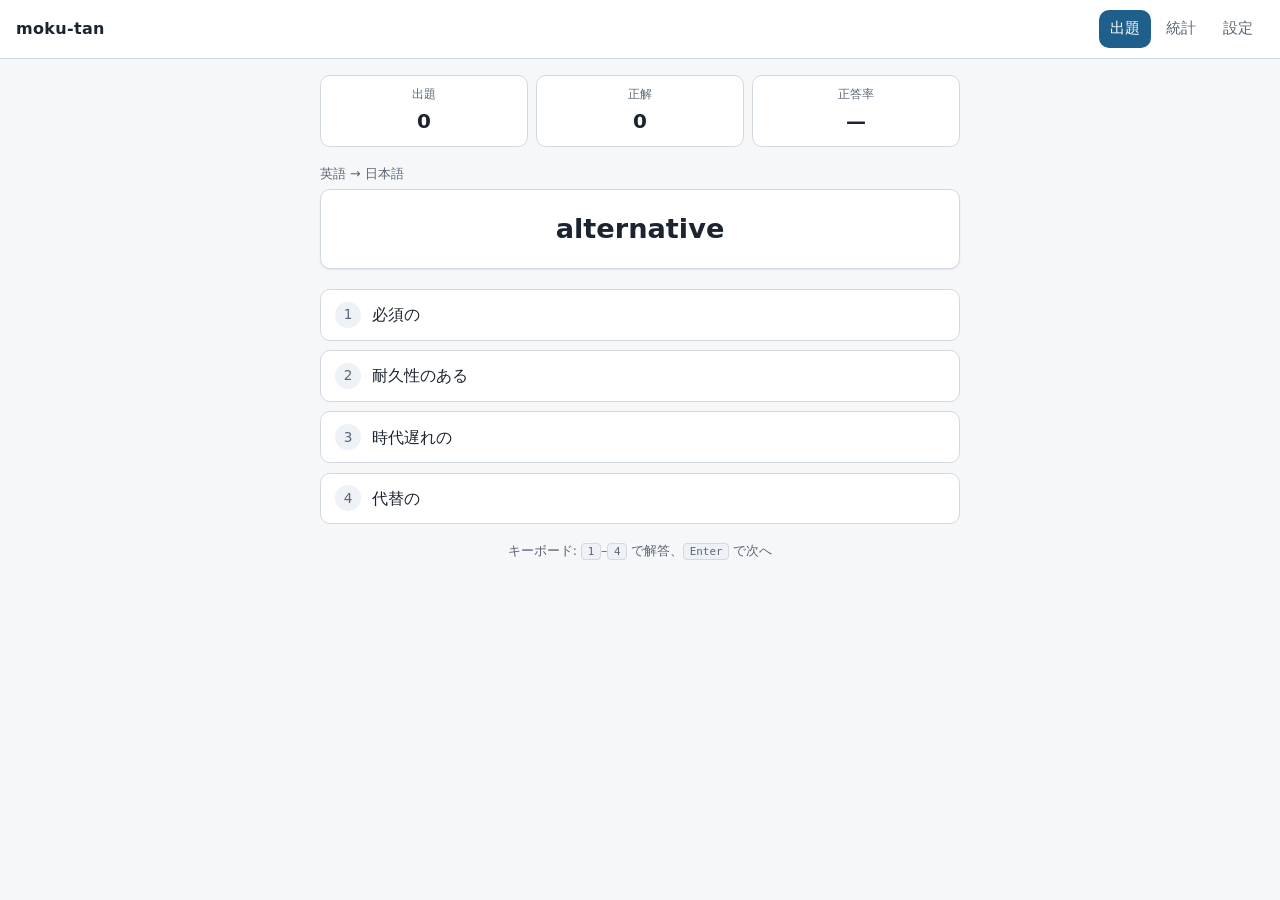
==== docs/index.html @ 582077a9 "出題・統計・設定の 3 画面とロジックを実装 - config.js / storage.js / data.js: 定数、localStorage の I/O とフォールバック、語彙データの読み込み" ====
<!doctype html>
<html lang="ja">
  <head>
    <meta charset="utf-8" />
    <meta name="viewport" content="width=device-width, initial-scale=1" />
    <title>moku-tan — TOEIC 英単語・熟語</title>
    <meta name="description" content="TOEIC 頻出の英単語と熟語を 4 択で反復学習する学習アプリ" />
    <link rel="icon" href="./favicon.svg" type="image/svg+xml" />
    <link rel="stylesheet" href="./css/style.css" />
  </head>
  <body>
    <header class="app-header">
      <p class="app-title">moku-tan</p>
      <nav class="app-nav" aria-label="画面切り替え">
        <a href="./index.html" data-nav>出題</a>
        <a href="./stats.html" data-nav>統計</a>
        <a href="./settings.html" data-nav>設定</a>
      </nav>
    </header>

    <main class="page">
      <p id="notice" class="notice" role="status" hidden></p>

      <section class="session-bar" aria-label="このセッションの成績">
        <span class="session-item"><span class="session-label">出題</span><b id="session-asked">0</b></span>
        <span class="session-item"><span class="session-label">正解</span><b id="session-correct">0</b></span>
        <span class="session-item"><span class="session-label">正答率</span><b id="session-accuracy">—</b></span>
      </section>

      <section id="quiz" class="quiz">
        <p id="direction-label" class="direction-label"></p>
        <h1 id="prompt" class="prompt"></h1>

        <ul id="choices" class="choices"></ul>

        <div id="feedback" class="feedback" aria-live="polite"></div>

        <button id="next" type="button" class="next-button" hidden>次へ</button>
        <p class="hint">キーボード: <kbd>1</kbd>–<kbd>4</kbd> で解答、<kbd>Enter</kbd> で次へ</p>
      </section>
    </main>

    <script type="module" src="./js/main.js"></script>
  </body>
</html>
---- docs/css/style.css ----
/* moku-tan — 1 枚だけの CSS。テーマは CSS 変数で切り替える。 */

:root {
  --bg: #f6f7f9;
  --surface: #ffffff;
  --surface-alt: #eef1f5;
  --text: #1c2430;
  --text-muted: #5a6675;
  --border: #d3d9e0;
  --accent: #1f5f8b;
  --accent-text: #ffffff;
  --correct: #1a7f4b;
  --correct-bg: #e3f4ea;
  --wrong: #b3261e;
  --wrong-bg: #fbe6e5;
  --radius: 10px;
  --shadow: 0 1px 2px rgb(20 30 45 / 8%);
}

@media (prefers-color-scheme: dark) {
  :root:not([data-theme='light']) {
    --bg: #14181d;
    --surface: #1d232a;
    --surface-alt: #262e37;
    --text: #e6eaef;
    --text-muted: #a3aeba;
    --border: #333c46;
    --accent: #6fb3dd;
    --accent-text: #10151a;
    --correct: #6cd39a;
    --correct-bg: #17352a;
    --wrong: #f29490;
    --wrong-bg: #3a1e1e;
    --shadow: none;
  }
}

:root[data-theme='dark'] {
  --bg: #14181d;
  --surface: #1d232a;
  --surface-alt: #262e37;
  --text: #e6eaef;
  --text-muted: #a3aeba;
  --border: #333c46;
  --accent: #6fb3dd;
  --accent-text: #10151a;
  --correct: #6cd39a;
  --correct-bg: #17352a;
  --wrong: #f29490;
  --wrong-bg: #3a1e1e;
  --shadow: none;
}

* {
  box-sizing: border-box;
}

body {
  margin: 0;
  background: var(--bg);
  color: var(--text);
  font-family: system-ui, -apple-system, 'Hiragino Kaku Gothic ProN', 'Noto Sans JP', sans-serif;
  line-height: 1.7;
  -webkit-text-size-adjust: 100%;
}

/* ---- ヘッダー ---- */

.app-header {
  display: flex;
  align-items: center;
  justify-content: space-between;
  gap: 0.5rem;
  padding: 0.6rem 1rem;
  background: var(--surface);
  border-bottom: 1px solid var(--border);
  position: sticky;
  top: 0;
  z-index: 10;
}

.app-title {
  margin: 0;
  font-weight: 700;
  letter-spacing: 0.02em;
}

.app-nav {
  display: flex;
  gap: 0.25rem;
}

.app-nav a {
  padding: 0.4rem 0.7rem;
  border-radius: var(--radius);
  color: var(--text-muted);
  text-decoration: none;
  font-size: 0.95rem;
}

.app-nav a:hover {
  background: var(--surface-alt);
}

.app-nav a[aria-current='page'] {
  background: var(--accent);
  color: var(--accent-text);
}

.page {
  max-width: 42rem;
  margin: 0 auto;
  padding: 1rem 1rem 4rem;
}

.notice {
  margin: 0 0 1rem;
  padding: 0.7rem 0.9rem;
  border: 1px solid var(--border);
  border-left: 4px solid var(--accent);
  border-radius: var(--radius);
  background: var(--surface);
  font-size: 0.9rem;
}

/* ---- 出題画面 ---- */

.session-bar {
  display: flex;
  gap: 0.5rem;
  margin-bottom: 1rem;
}

.session-item {
  flex: 1;
  display: flex;
  flex-direction: column;
  align-items: center;
  padding: 0.5rem 0.25rem;
  background: var(--surface);
  border: 1px solid var(--border);
  border-radius: var(--radius);
}

.session-label {
  font-size: 0.75rem;
  color: var(--text-muted);
}

.session-item b {
  font-size: 1.25rem;
  font-variant-numeric: tabular-nums;
}

.direction-label {
  margin: 0 0 0.25rem;
  font-size: 0.8rem;
  color: var(--text-muted);
}

.prompt {
  margin: 0 0 1.25rem;
  padding: 1.25rem 1rem;
  background: var(--surface);
  border: 1px solid var(--border);
  border-radius: var(--radius);
  box-shadow: var(--shadow);
  font-size: 1.7rem;
  line-height: 1.4;
  text-align: center;
  overflow-wrap: anywhere;
}

.choices {
  list-style: none;
  margin: 0 0 1rem;
  padding: 0;
  display: grid;
  gap: 0.6rem;
}

.choice {
  display: flex;
  align-items: center;
  gap: 0.7rem;
  width: 100%;
  min-height: 3rem;
  padding: 0.7rem 0.9rem;
  background: var(--surface);
  color: var(--text);
  border: 1px solid var(--border);
  border-radius: var(--radius);
  font: inherit;
  text-align: left;
  cursor: pointer;
}

.choice:hover:not(:disabled) {
  border-color: var(--accent);
}

.choice:disabled {
  cursor: default;
  opacity: 1;
}

.choice-key {
  flex: none;
  width: 1.6rem;
  height: 1.6rem;
  display: grid;
  place-items: center;
  border-radius: 50%;
  background: var(--surface-alt);
  color: var(--text-muted);
  font-size: 0.85rem;
}

.choice-label {
  overflow-wrap: anywhere;
}

.choice.is-correct {
  border-color: var(--correct);
  background: var(--correct-bg);
}

.choice.is-wrong {
  border-color: var(--wrong);
  background: var(--wrong-bg);
}

.feedback:not(:empty) {
  padding: 0.9rem 1rem;
  margin-bottom: 1rem;
  background: var(--surface);
  border: 1px solid var(--border);
  border-radius: var(--radius);
}

.feedback p {
  margin: 0 0 0.35rem;
}

.verdict {
  font-weight: 700;
}

.verdict.is-correct {
  color: var(--correct);
}

.verdict.is-wrong {
  color: var(--wrong);
}

.feedback-headword {
  font-size: 1.2rem;
  font-weight: 700;
}

.feedback-meaning {
  color: var(--text);
}

.feedback-example-en,
.feedback-example-ja {
  font-size: 0.9rem;
  color: var(--text-muted);
}

.next-button {
  width: 100%;
  min-height: 3rem;
  padding: 0.7rem 1rem;
  background: var(--accent);
  color: var(--accent-text);
  border: none;
  border-radius: var(--radius);
  font: inherit;
  font-weight: 700;
  cursor: pointer;
}

.hint {
  margin: 0.8rem 0 0;
  font-size: 0.8rem;
  color: var(--text-muted);
  text-align: center;
}

kbd {
  padding: 0.05rem 0.35rem;
  border: 1px solid var(--border);
  border-radius: 4px;
  background: var(--surface-alt);
  font-size: 0.85em;
}

@media (hover: none) {
  .hint {
    display: none;
  }
}

/* ---- 共通のカード / 表 ---- */

.card {
  margin: 0 0 1rem;
  padding: 1rem;
  background: var(--surface);
  border: 1px solid var(--border);
  border-radius: var(--radius);
}

.card h2 {
  margin: 0 0 0.7rem;
  font-size: 1rem;
  color: var(--text-muted);
}

.summary-grid {
  display: grid;
  grid-template-columns: repeat(auto-fit, minmax(7rem, 1fr));
  gap: 0.6rem;
  list-style: none;
  margin: 0;
  padding: 0;
}

.summary-grid > li {
  padding: 0.6rem;
  background: var(--surface-alt);
  border-radius: var(--radius);
  text-align: center;
}

.summary-grid dt {
  font-size: 0.75rem;
  color: var(--text-muted);
}

.summary-grid dd {
  margin: 0;
  font-size: 1.3rem;
  font-weight: 700;
  font-variant-numeric: tabular-nums;
}

table {
  width: 100%;
  border-collapse: collapse;
  font-size: 0.9rem;
}

th,
td {
  padding: 0.4rem 0.5rem;
  border-bottom: 1px solid var(--border);
  text-align: left;
}

th {
  color: var(--text-muted);
  font-weight: 600;
}

td.num,
th.num {
  text-align: right;
  font-variant-numeric: tabular-nums;
}

.table-scroll {
  overflow-x: auto;
}

.empty {
  margin: 0;
  color: var(--text-muted);
  font-size: 0.9rem;
}

/* ---- 日別グラフ（インライン SVG を使わず CSS だけで描く） ---- */

.daily-chart {
  display: flex;
  align-items: flex-end;
  gap: 2px;
  height: 8rem;
  padding: 0;
  margin: 0;
  list-style: none;
}

.daily-chart > li {
  flex: 1;
  display: flex;
  flex-direction: column;
  justify-content: flex-end;
  height: 100%;
  min-width: 3px;
}

.daily-bar {
  background: var(--accent);
  border-radius: 2px 2px 0 0;
  min-height: 1px;
}

.daily-bar.is-empty {
  background: var(--surface-alt);
}

.daily-axis {
  display: flex;
  justify-content: space-between;
  margin-top: 0.3rem;
  font-size: 0.75rem;
  color: var(--text-muted);
}

/* ---- 設定画面 ---- */

.field {
  margin-bottom: 1.1rem;
}

.field > legend,
.field > label {
  display: block;
  margin-bottom: 0.35rem;
  font-weight: 600;
}

.field .description {
  margin: 0 0 0.4rem;
  font-size: 0.85rem;
  color: var(--text-muted);
}

fieldset.field {
  border: none;
  padding: 0;
  margin-inline: 0;
}

.option-row {
  display: flex;
  flex-wrap: wrap;
  gap: 0.5rem 1rem;
}

.option-row label {
  display: inline-flex;
  align-items: center;
  gap: 0.35rem;
  min-height: 2.2rem;
}

input[type='number'],
select {
  width: 100%;
  min-height: 2.8rem;
  padding: 0.45rem 0.6rem;
  background: var(--surface);
  color: var(--text);
  border: 1px solid var(--border);
  border-radius: var(--radius);
  font: inherit;
}

.errors {
  margin: 0 0 1rem;
  padding: 0.7rem 0.9rem 0.7rem 1.6rem;
  border: 1px solid var(--wrong);
  border-radius: var(--radius);
  background: var(--wrong-bg);
  color: var(--wrong);
  font-size: 0.9rem;
}

.errors:empty {
  display: none;
}

.button-row {
  display: flex;
  flex-wrap: wrap;
  gap: 0.6rem;
}

button.primary {
  min-height: 3rem;
  padding: 0.6rem 1.4rem;
  background: var(--accent);
  color: var(--accent-text);
  border: none;
  border-radius: var(--radius);
  font: inherit;
  font-weight: 700;
  cursor: pointer;
}

button.danger {
  min-height: 3rem;
  padding: 0.6rem 1rem;
  background: var(--surface);
  color: var(--wrong);
  border: 1px solid var(--wrong);
  border-radius: var(--radius);
  font: inherit;
  cursor: pointer;
}

:focus-visible {
  outline: 3px solid var(--accent);
  outline-offset: 2px;
}
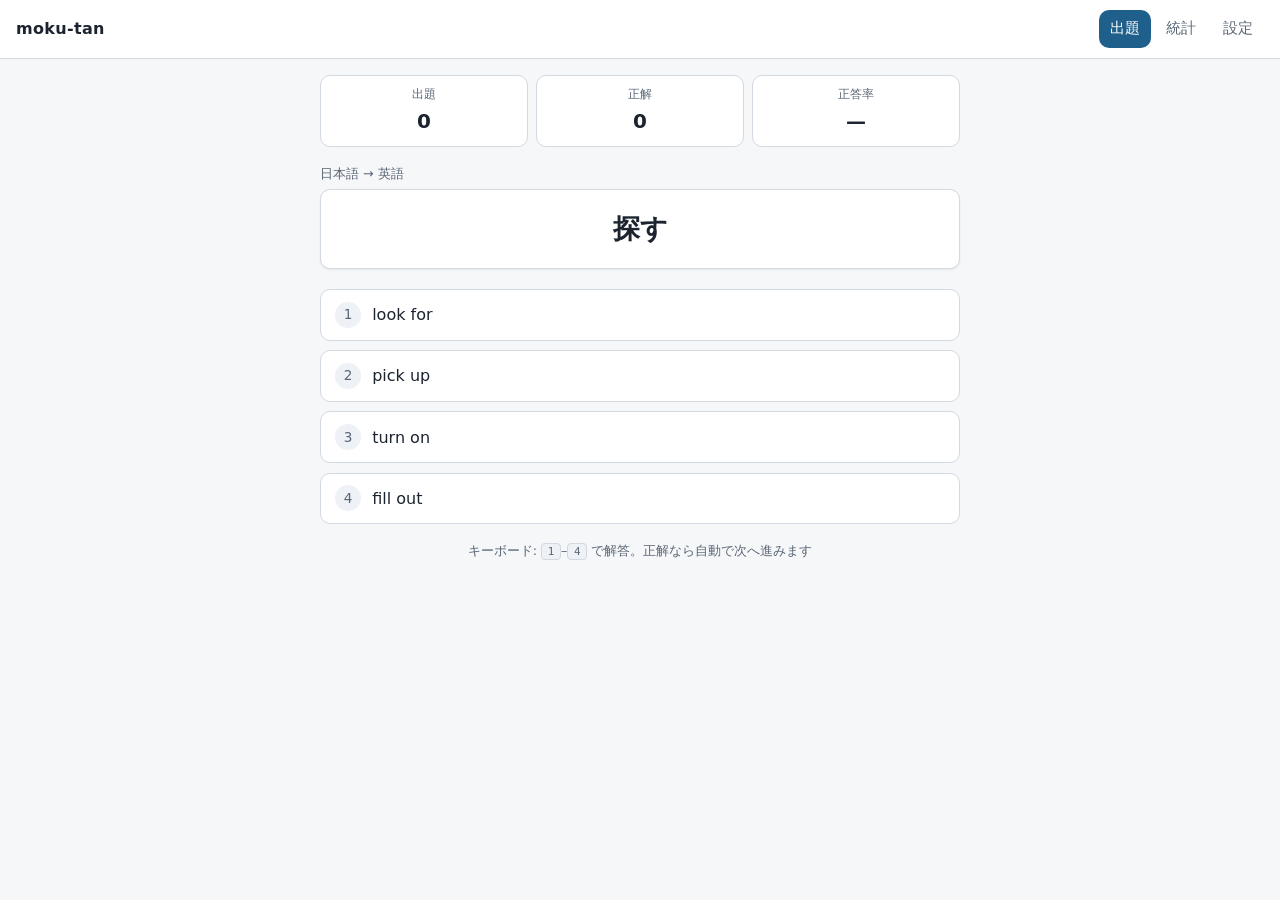
==== commit 6f340b98: "正解時は止めずに次問へ進み、不正解時だけ語の意味を出す 正解したときは判定だけを表示し、300ms 後に自動で次の問題へ移る。 「次へ」ボタンは出さない。待ち時間を 0 にすると、答えたタップが その" ====
--- a/docs/index.html
+++ b/docs/index.html
@@ -36,7 +36,7 @@
         <div id="feedback" class="feedback" aria-live="polite"></div>
 
         <button id="next" type="button" class="next-button" hidden>次へ</button>
-        <p class="hint">キーボード: <kbd>1</kbd>–<kbd>4</kbd> で解答、<kbd>Enter</kbd> で次へ</p>
+        <p class="hint">キーボード: <kbd>1</kbd>–<kbd>4</kbd> で解答。正解なら自動で次へ進みます</p>
       </section>
     </main>
 
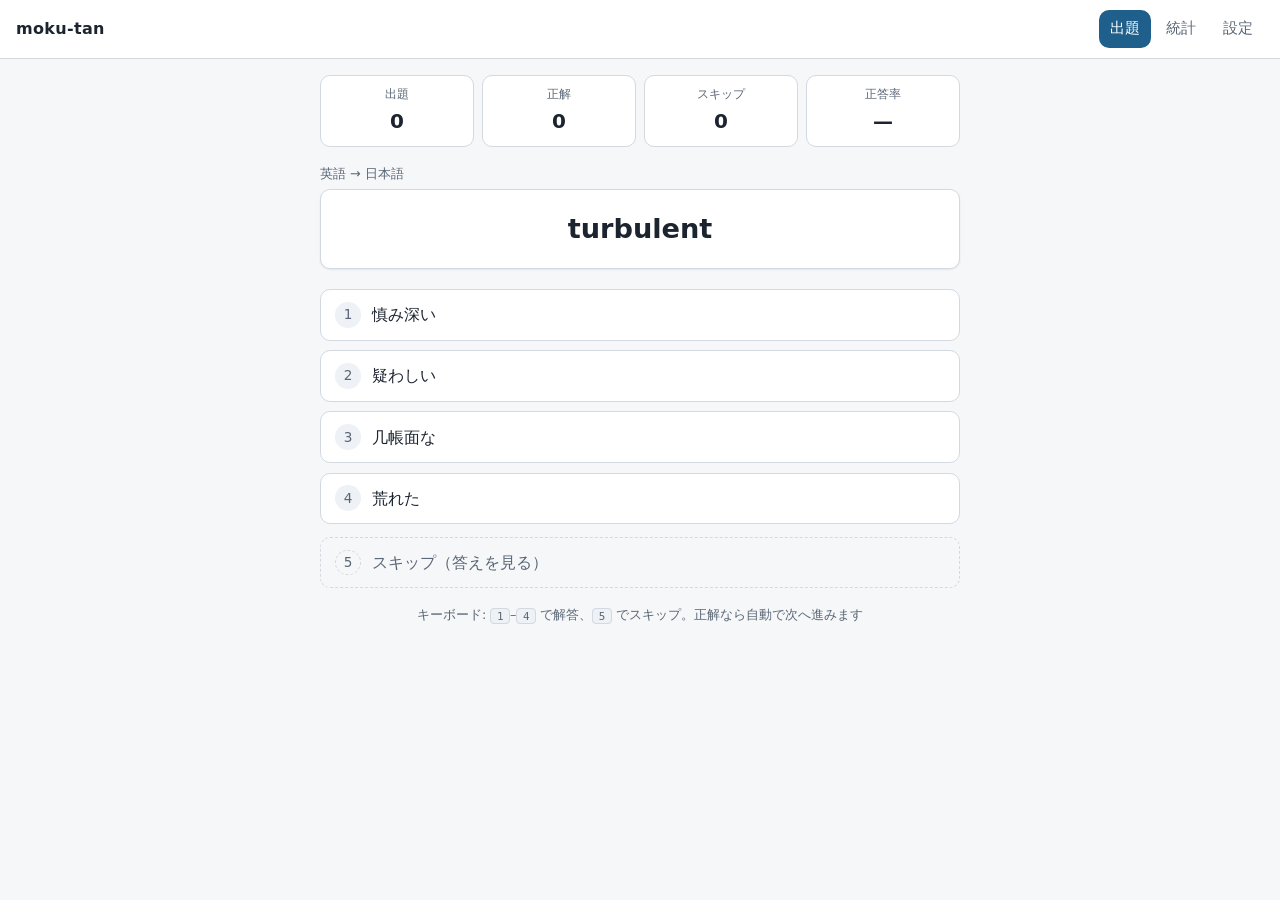
==== commit d8ce6a74: "選択肢にスキップを追加し、不正解と同じ扱いで再出題する 答えが分からないときに 4 択から適当に選ばせず、意味を確認できるようにした。  - 4 択の下に別立てでスキップを置く（キーボードは 5）。誤" ====
--- a/docs/index.html
+++ b/docs/index.html
@@ -24,6 +24,7 @@
       <section class="session-bar" aria-label="このセッションの成績">
         <span class="session-item"><span class="session-label">出題</span><b id="session-asked">0</b></span>
         <span class="session-item"><span class="session-label">正解</span><b id="session-correct">0</b></span>
+        <span class="session-item"><span class="session-label">スキップ</span><b id="session-skipped">0</b></span>
         <span class="session-item"><span class="session-label">正答率</span><b id="session-accuracy">—</b></span>
       </section>
 
@@ -36,7 +37,7 @@
         <div id="feedback" class="feedback" aria-live="polite"></div>
 
         <button id="next" type="button" class="next-button" hidden>次へ</button>
-        <p class="hint">キーボード: <kbd>1</kbd>–<kbd>4</kbd> で解答。正解なら自動で次へ進みます</p>
+        <p class="hint">キーボード: <kbd>1</kbd>–<kbd>4</kbd> で解答、<kbd>5</kbd> でスキップ。正解なら自動で次へ進みます</p>
       </section>
     </main>
 
--- a/docs/css/style.css
+++ b/docs/css/style.css
@@ -230,6 +230,19 @@
   background: var(--wrong-bg);
 }
 
+/* スキップは 4 択と取り違えないよう、控えめな見た目にする */
+.choice.is-skip {
+  margin-top: 0.2rem;
+  background: transparent;
+  border-style: dashed;
+  color: var(--text-muted);
+}
+
+.choice.is-skip .choice-key {
+  background: transparent;
+  border: 1px dashed var(--border);
+}
+
 .feedback:not(:empty) {
   padding: 0.9rem 1rem;
   margin-bottom: 1rem;
@@ -252,6 +265,10 @@
 
 .verdict.is-wrong {
   color: var(--wrong);
+}
+
+.verdict.is-skipped {
+  color: var(--text-muted);
 }
 
 .feedback-headword {
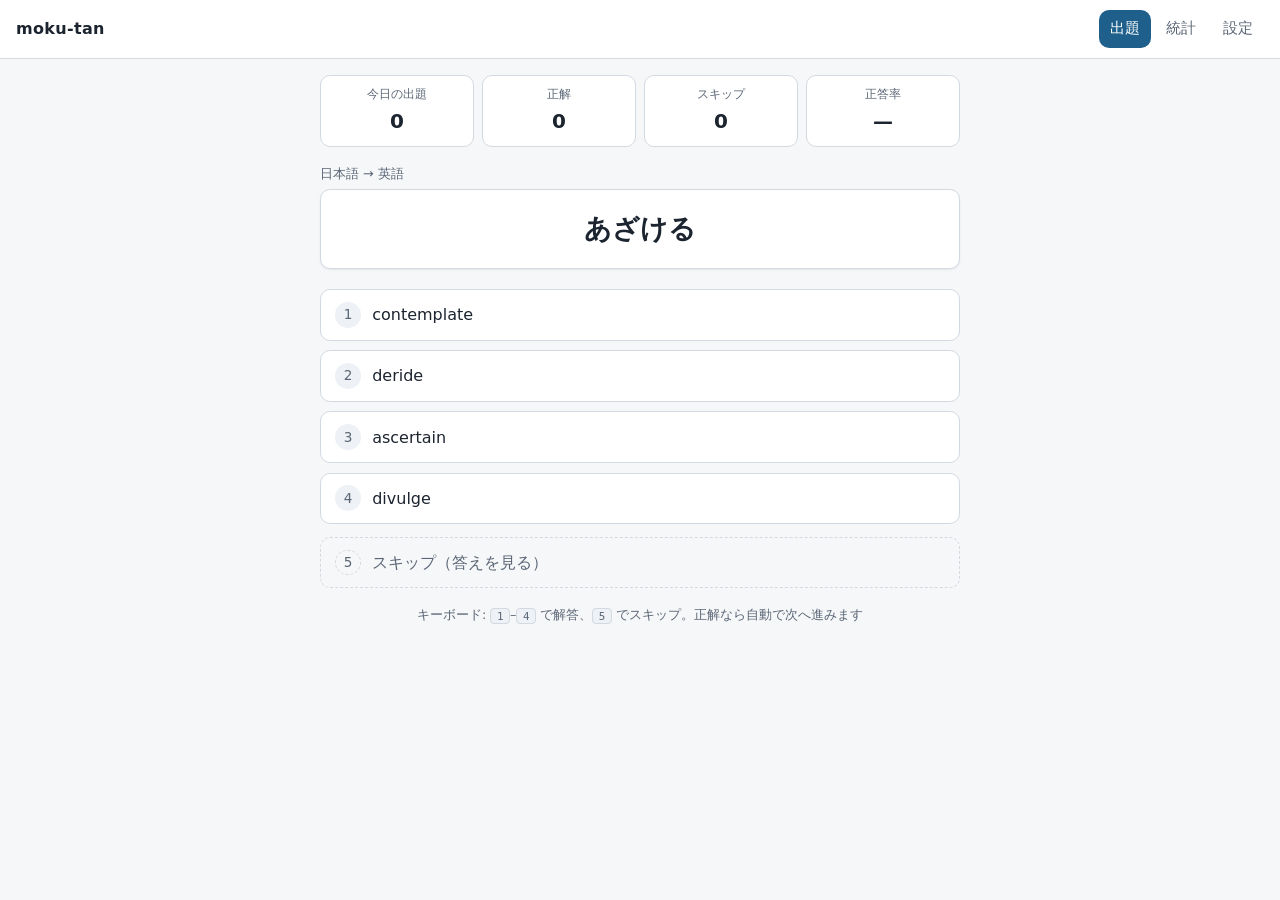
==== commit ffff5657: "ブラウザを更新しても学習を続けられるようにする 更新すると画面上の成績が 0 に戻り、記録が消えたように見えていた。 progress と stats 自体は保存されていたが、画面側が数えていたため復" ====
--- a/docs/index.html
+++ b/docs/index.html
@@ -21,11 +21,11 @@
     <main class="page">
       <p id="notice" class="notice" role="status" hidden></p>
 
-      <section class="session-bar" aria-label="このセッションの成績">
-        <span class="session-item"><span class="session-label">出題</span><b id="session-asked">0</b></span>
-        <span class="session-item"><span class="session-label">正解</span><b id="session-correct">0</b></span>
-        <span class="session-item"><span class="session-label">スキップ</span><b id="session-skipped">0</b></span>
-        <span class="session-item"><span class="session-label">正答率</span><b id="session-accuracy">—</b></span>
+      <section class="today-bar" aria-label="今日の成績">
+        <span class="today-item"><span class="today-label">今日の出題</span><b id="today-asked">0</b></span>
+        <span class="today-item"><span class="today-label">正解</span><b id="today-correct">0</b></span>
+        <span class="today-item"><span class="today-label">スキップ</span><b id="today-skipped">0</b></span>
+        <span class="today-item"><span class="today-label">正答率</span><b id="today-accuracy">—</b></span>
       </section>
 
       <section id="quiz" class="quiz">
--- a/docs/css/style.css
+++ b/docs/css/style.css
@@ -125,13 +125,13 @@
 
 /* ---- 出題画面 ---- */
 
-.session-bar {
+.today-bar {
   display: flex;
   gap: 0.5rem;
   margin-bottom: 1rem;
 }
 
-.session-item {
+.today-item {
   flex: 1;
   display: flex;
   flex-direction: column;
@@ -142,12 +142,12 @@
   border-radius: var(--radius);
 }
 
-.session-label {
+.today-label {
   font-size: 0.75rem;
   color: var(--text-muted);
 }
 
-.session-item b {
+.today-item b {
   font-size: 1.25rem;
   font-variant-numeric: tabular-nums;
 }
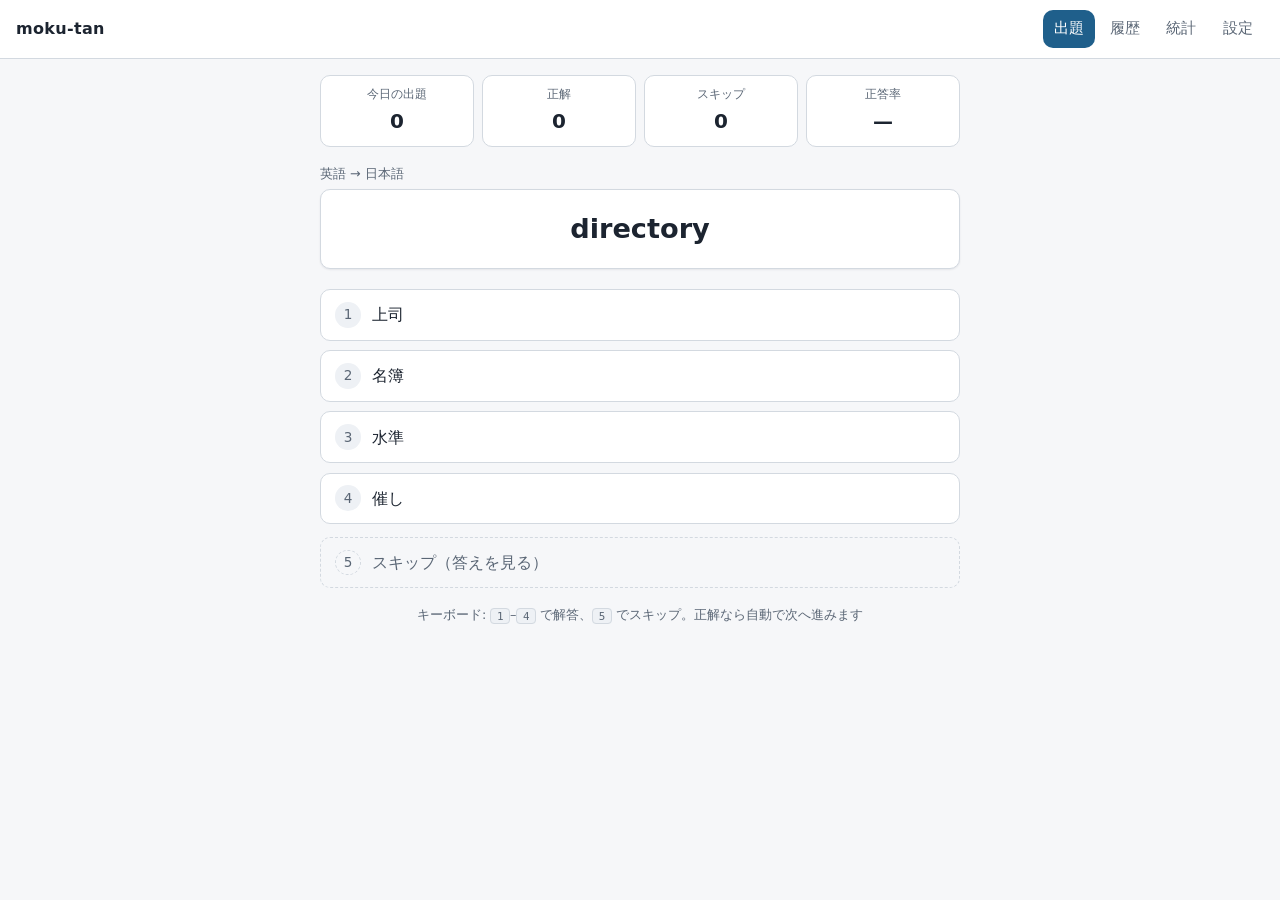
==== commit 7d08e6ac: "直近に出題した語を見直せる履歴画面を追加 答えられなかった語の意味を、出題を止めずにあとから確認できるようにした。  - history.html / history-page.js を追加し、ナビに" ====
--- a/docs/index.html
+++ b/docs/index.html
@@ -13,6 +13,7 @@
       <p class="app-title">moku-tan</p>
       <nav class="app-nav" aria-label="画面切り替え">
         <a href="./index.html" data-nav>出題</a>
+        <a href="./history.html" data-nav>履歴</a>
         <a href="./stats.html" data-nav>統計</a>
         <a href="./settings.html" data-nav>設定</a>
       </nav>
--- a/docs/css/style.css
+++ b/docs/css/style.css
@@ -437,6 +437,102 @@
   color: var(--text-muted);
 }
 
+/* ---- 履歴画面 ---- */
+
+.description {
+  margin: 0 0 1rem;
+  font-size: 0.9rem;
+  color: var(--text-muted);
+}
+
+.filter-row {
+  display: flex;
+  flex-wrap: wrap;
+  gap: 0.4rem;
+  margin-bottom: 0.8rem;
+}
+
+.filter {
+  min-height: 2.4rem;
+  padding: 0.35rem 0.9rem;
+  background: var(--surface);
+  color: var(--text-muted);
+  border: 1px solid var(--border);
+  border-radius: var(--radius);
+  font: inherit;
+  font-size: 0.9rem;
+  cursor: pointer;
+}
+
+.filter[aria-pressed='true'] {
+  background: var(--accent);
+  color: var(--accent-text);
+  border-color: var(--accent);
+}
+
+.history {
+  list-style: none;
+  margin: 0.6rem 0 0;
+  padding: 0;
+  display: grid;
+  gap: 0.6rem;
+}
+
+.history-item {
+  padding: 0.8rem 0.9rem;
+  background: var(--surface);
+  border: 1px solid var(--border);
+  border-radius: var(--radius);
+}
+
+.history-head {
+  display: flex;
+  align-items: baseline;
+  justify-content: space-between;
+  gap: 0.5rem;
+}
+
+.history-word {
+  font-size: 1.15rem;
+  font-weight: 700;
+  overflow-wrap: anywhere;
+}
+
+.history-badge {
+  flex: none;
+  font-size: 0.8rem;
+  white-space: nowrap;
+}
+
+.history-badge.is-correct {
+  color: var(--correct);
+}
+
+.history-badge.is-wrong {
+  color: var(--wrong);
+}
+
+.history-badge.is-skipped {
+  color: var(--text-muted);
+}
+
+.history-meta {
+  margin: 0.15rem 0 0.4rem;
+  font-size: 0.78rem;
+  color: var(--text-muted);
+}
+
+.history-meaning {
+  margin: 0 0 0.35rem;
+}
+
+.history-example-en,
+.history-example-ja {
+  margin: 0 0 0.2rem;
+  font-size: 0.88rem;
+  color: var(--text-muted);
+}
+
 /* ---- 設定画面 ---- */
 
 .field {
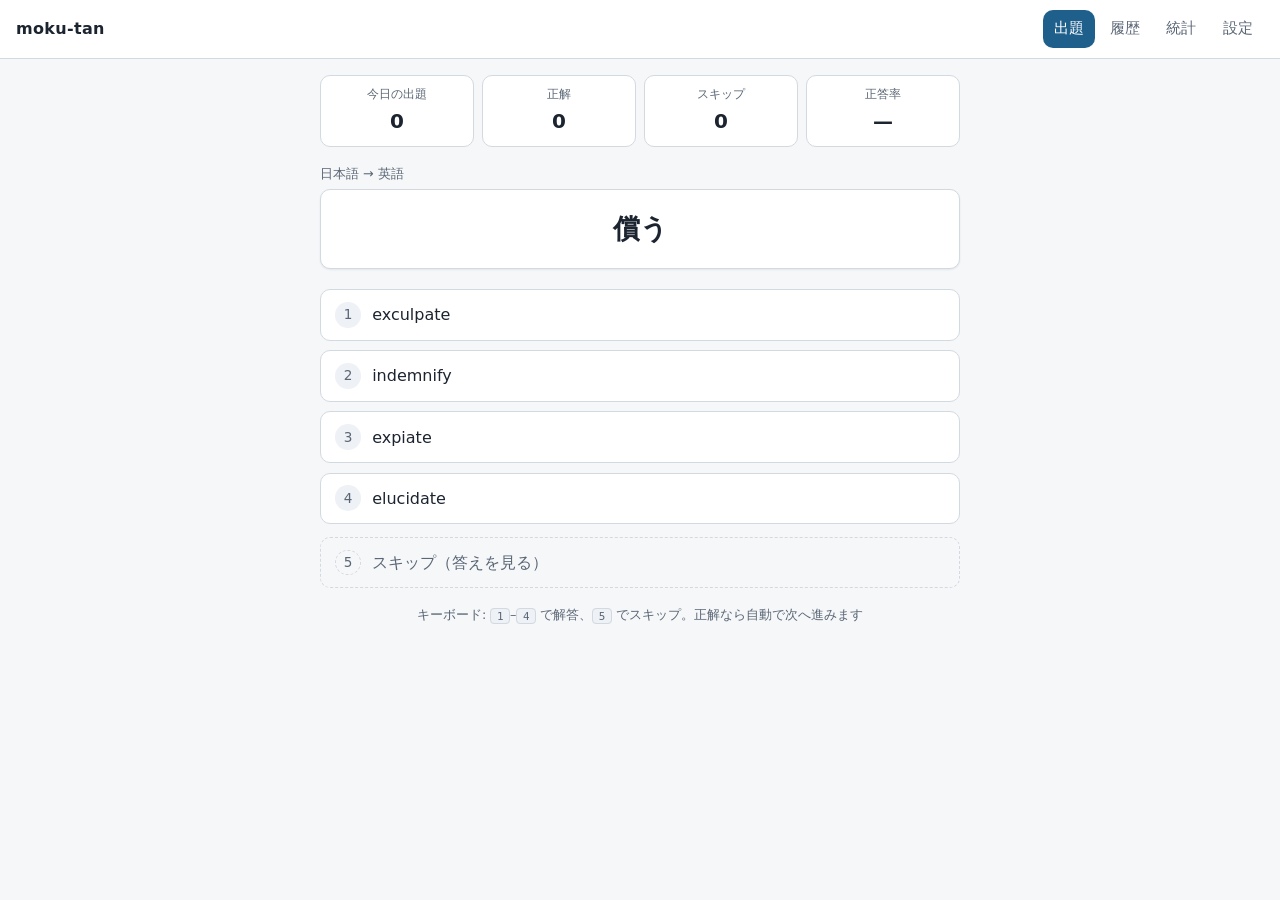
==== commit acd0082c: "正解時も説明と「次へ」を出す設定を追加（既定は切）" ====
--- a/docs/index.html
+++ b/docs/index.html
@@ -38,7 +38,7 @@
         <div id="feedback" class="feedback" aria-live="polite"></div>
 
         <button id="next" type="button" class="next-button" hidden>次へ</button>
-        <p class="hint">キーボード: <kbd>1</kbd>–<kbd>4</kbd> で解答、<kbd>5</kbd> でスキップ。正解なら自動で次へ進みます</p>
+        <p id="hint" class="hint">キーボード: <kbd>1</kbd>–<kbd>4</kbd> で解答、<kbd>5</kbd> でスキップ</p>
       </section>
     </main>
 
--- a/docs/css/style.css
+++ b/docs/css/style.css
@@ -276,8 +276,31 @@
   font-weight: 700;
 }
 
+.feedback-ipa {
+  font-size: 0.85rem;
+  font-weight: 400;
+  color: var(--text-muted);
+  white-space: nowrap;
+}
+
 .feedback-meaning {
   color: var(--text);
+}
+
+/* 由来・語族・使い分けは補足なので、意味より一段弱い見た目にする */
+.feedback-note,
+.history-note {
+  margin-top: 0.35rem;
+  padding-left: 0.6rem;
+  border-left: 2px solid var(--border);
+  font-size: 0.85rem;
+  color: var(--text-muted);
+}
+
+/* 補足が続くときは間を詰め、ひとまとまりに見せる */
+.feedback-note + .feedback-note,
+.history-note + .history-note {
+  margin-top: 0.2rem;
 }
 
 .feedback-example-en,
@@ -487,15 +510,25 @@
 
 .history-head {
   display: flex;
+  flex-wrap: wrap;
   align-items: baseline;
-  justify-content: space-between;
-  gap: 0.5rem;
+  gap: 0.2rem 0.5rem;
+}
+
+.history-head .history-badge {
+  margin-left: auto;
 }
 
 .history-word {
   font-size: 1.15rem;
   font-weight: 700;
   overflow-wrap: anywhere;
+}
+
+.history-ipa {
+  font-size: 0.8rem;
+  color: var(--text-muted);
+  white-space: nowrap;
 }
 
 .history-badge {
